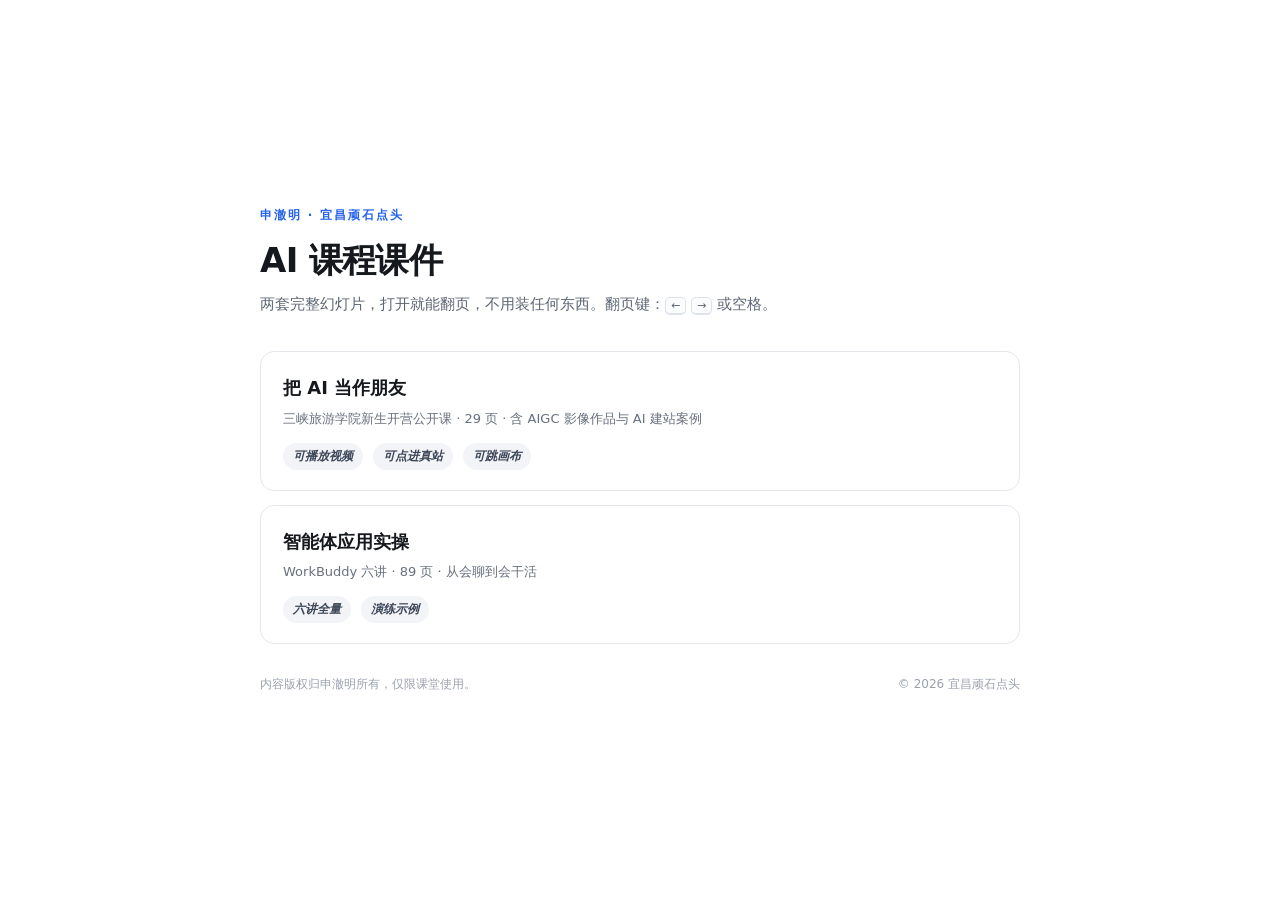
==== index.html @ e0f66c85 "课件上线：把 AI 当作朋友（29 页）+ 智能体应用实操（89 页） - 静态托管版：每页独立目录，替代服务端 SPA 回退 - 视频统一转码为网页版（30.1 MB / 原 114 MB） - 含" ====
<!DOCTYPE html>
<html lang="zh-CN">
<head>
<meta charset="utf-8">
<meta name="viewport" content="width=device-width, initial-scale=1">
<meta name="robots" content="noindex, nofollow">
<title>申澈明 · AI 课程课件</title>
<link rel="icon" href="data:,">
<style>
  :root{color-scheme:light}
  *{box-sizing:border-box}
  body{margin:0;font:16px/1.75 "Segoe UI","Microsoft YaHei",system-ui,sans-serif;color:#15181c;
       background:#fff;min-height:100vh;display:flex;align-items:center;justify-content:center;padding:48px 24px}
  main{width:100%;max-width:760px}
  .eyebrow{font-size:12px;font-weight:800;letter-spacing:.16em;color:#2563eb;margin:0 0 14px}
  h1{font-size:34px;line-height:1.2;margin:0 0 10px;letter-spacing:-.02em;font-weight:900}
  .lede{color:#5d6674;font-size:15px;margin:0 0 34px;max-width:56ch}
  .deck{display:block;padding:20px 22px;border:1px solid #e4e7ec;border-radius:14px;margin:0 0 14px;
        text-decoration:none;color:inherit;transition:border-color .18s,box-shadow .18s,transform .18s}
  .deck:hover{border-color:#c7d2e2;box-shadow:0 8px 28px -18px rgba(20,30,50,.5);transform:translateY(-1px)}
  .deck b{display:block;font-size:18px;font-weight:900;margin:0 0 4px}
  .deck span{display:block;font-size:13px;color:#67707d}
  .row{display:flex;gap:10px;flex-wrap:wrap;margin-top:12px}
  .chip{font-size:12px;font-weight:700;padding:3px 10px;border-radius:999px;background:#f2f4f8;color:#3c4657}
  footer{margin-top:30px;font-size:12px;color:#9aa2ae;display:flex;justify-content:space-between;gap:16px;flex-wrap:wrap}
  kbd{font:inherit;font-size:11px;padding:1px 5px;border:1px solid #dfe3e9;border-bottom-width:2px;border-radius:5px;background:#fbfcfd}
</style>
</head>
<body>
<main>
  <p class="eyebrow">申澈明 · 宜昌顽石点头</p>
  <h1>AI 课程课件</h1>
  <p class="lede">两套完整幻灯片，打开就能翻页，不用装任何东西。翻页键：<kbd>←</kbd> <kbd>→</kbd> 或空格。</p>

  <a class="deck" href="/slides/freshman/1/">
    <b>把 AI 当作朋友</b>
    <span>三峡旅游学院新生开营公开课 · 29 页 · 含 AIGC 影像作品与 AI 建站案例</span>
    <div class="row"><i class="chip">可播放视频</i><i class="chip">可点进真站</i><i class="chip">可跳画布</i></div>
  </a>

  <a class="deck" href="/slides/wb-foundations/1/">
    <b>智能体应用实操</b>
    <span>WorkBuddy 六讲 · 89 页 · 从会聊到会干活</span>
    <div class="row"><i class="chip">六讲全量</i><i class="chip">演练示例</i></div>
  </a>

  <footer>
    <span>内容版权归申澈明所有，仅限课堂使用。</span>
    <span>© 2026 宜昌顽石点头</span>
  </footer>
</main>
</body>
</html>
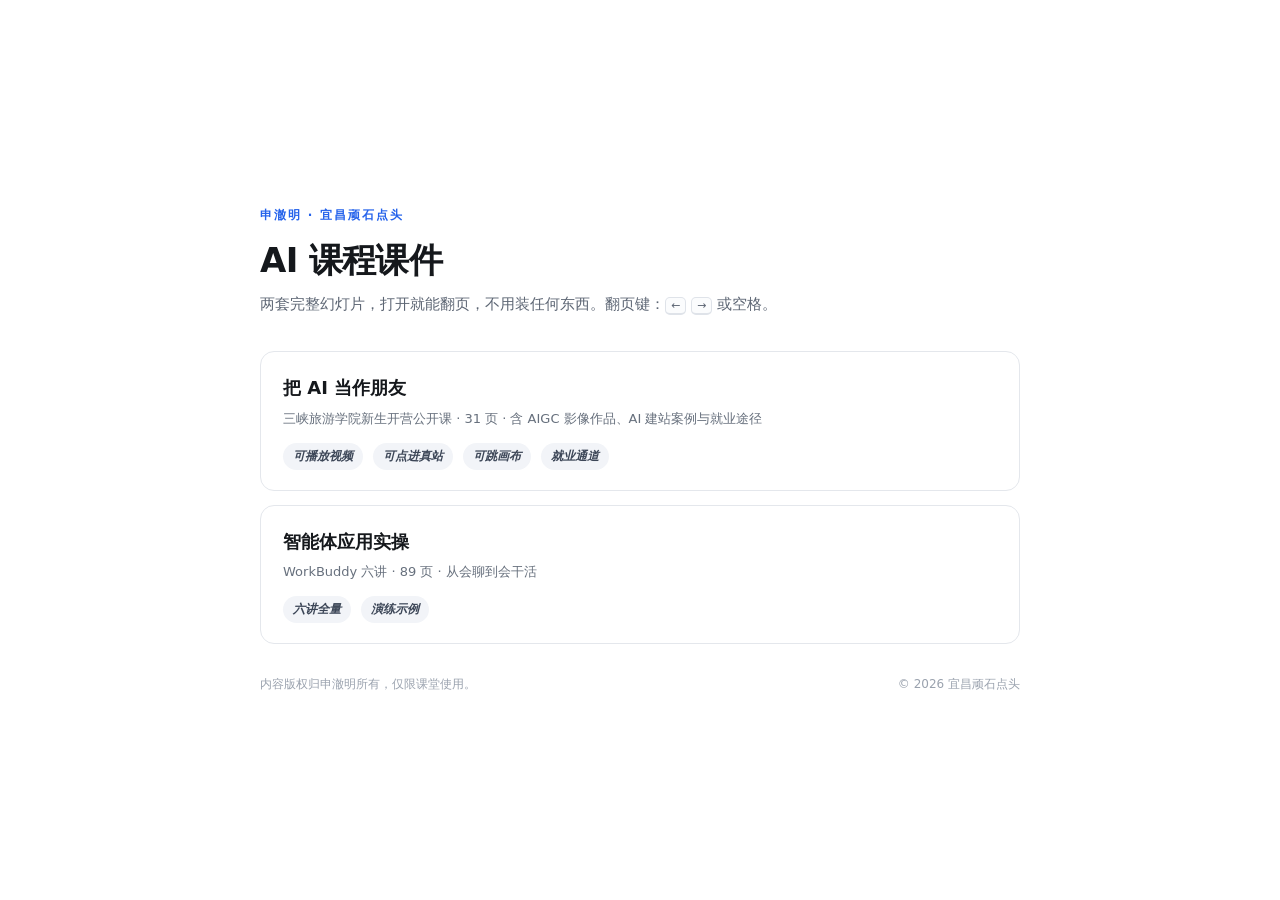
==== commit d17f3d8b: "freshman: 新增 28 就业途径（人社局四通道）与 29 岗位实证（BOSS直聘宜昌 aigc 截图），共 31 页" ====
--- a/index.html
+++ b/index.html
@@ -34,8 +34,8 @@
 
   <a class="deck" href="/slides/freshman/1/">
     <b>把 AI 当作朋友</b>
-    <span>三峡旅游学院新生开营公开课 · 29 页 · 含 AIGC 影像作品与 AI 建站案例</span>
-    <div class="row"><i class="chip">可播放视频</i><i class="chip">可点进真站</i><i class="chip">可跳画布</i></div>
+    <span>三峡旅游学院新生开营公开课 · 31 页 · 含 AIGC 影像作品、AI 建站案例与就业途径</span>
+    <div class="row"><i class="chip">可播放视频</i><i class="chip">可点进真站</i><i class="chip">可跳画布</i><i class="chip">就业通道</i></div>
   </a>
 
   <a class="deck" href="/slides/wb-foundations/1/">
